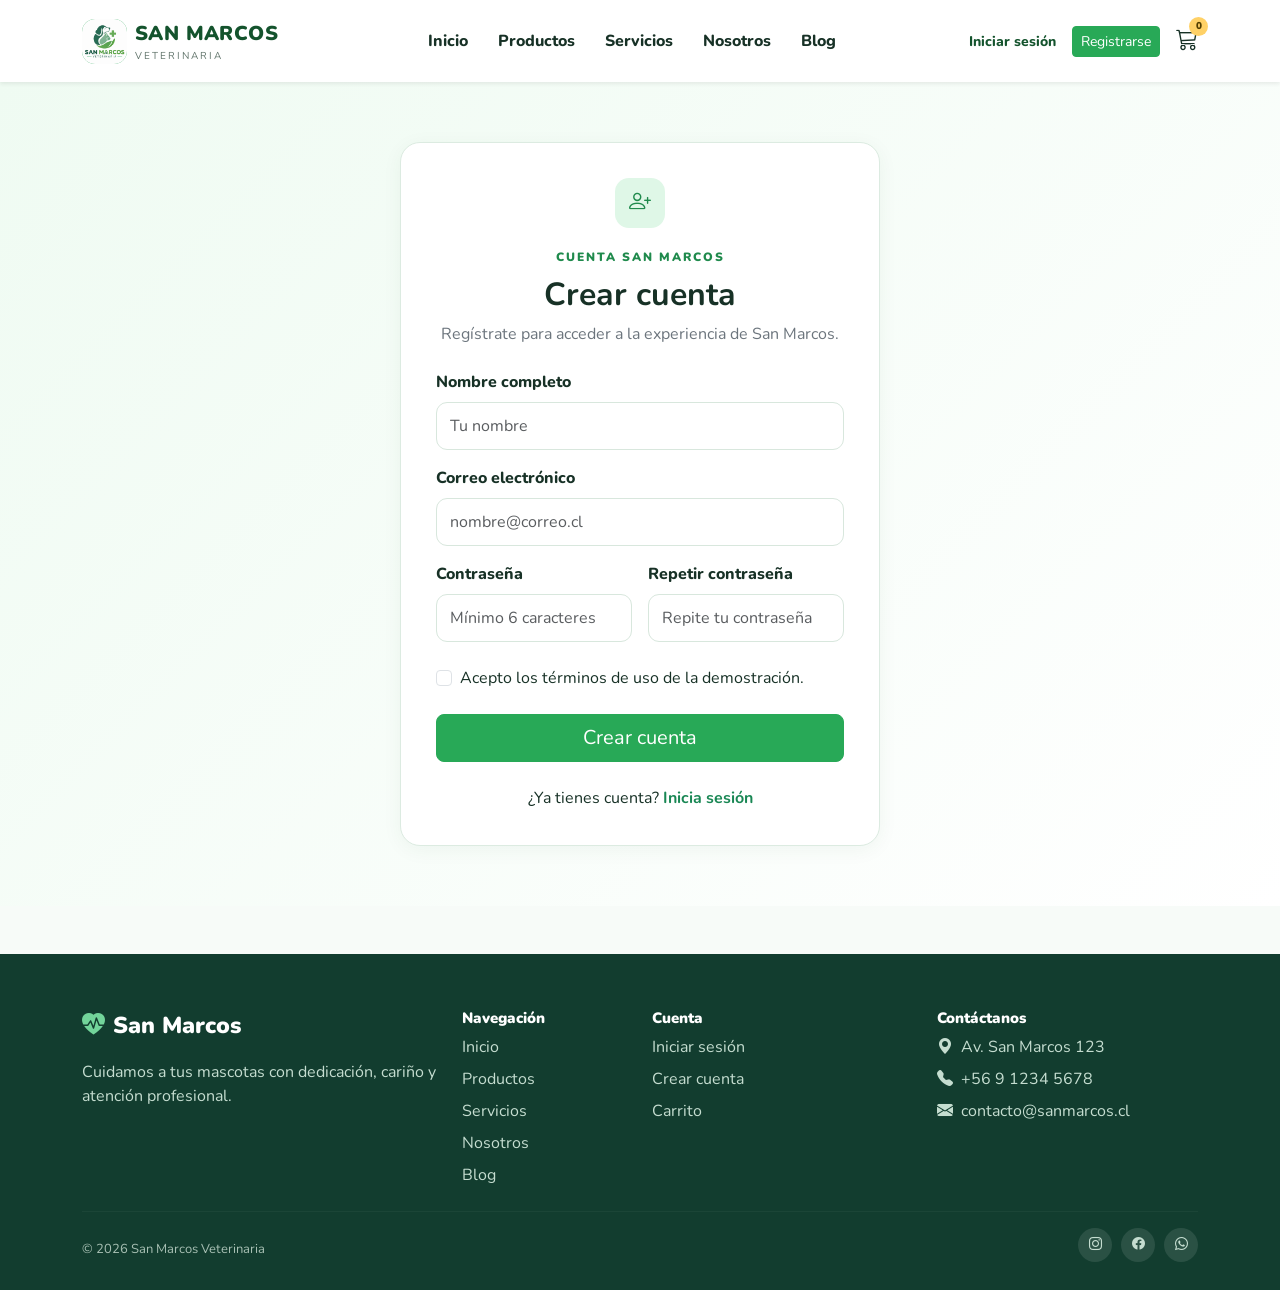
==== html/registro.html @ f13db0d4 "creacion de registro.html" ====
<!DOCTYPE html>
<html lang="es">
<head>
    <meta charset="UTF-8">
    <meta name="viewport" content="width=device-width, initial-scale=1.0">
    <title>Registro | San Marcos</title>
    <link href="https://cdn.jsdelivr.net/npm/bootstrap@5.3.8/dist/css/bootstrap.min.css" rel="stylesheet">
    <link rel="stylesheet" href="https://cdn.jsdelivr.net/npm/bootstrap-icons@1.13.1/font/bootstrap-icons.min.css">
    <link href="https://fonts.googleapis.com/css2?family=Nunito:wght@400;500;600;700;800;900&display=swap" rel="stylesheet">
    <link rel="stylesheet" href="../css/style.css">
</head>
<body>

<header>
<nav class="navbar navbar-expand-lg navbar-light shadow-sm">
    <div class="container">
        <a class="navbar-brand d-flex align-items-center" href="index.html">
            <div class="logo-icon">
                <img src="../img/logo-sanmarcos.png" alt="Logo San Marcos"
                     onerror="this.style.display='none'; this.parentElement.innerHTML='<i class=&quot;bi bi-heart-pulse-fill&quot;></i>';">
            </div>
            <div class="ms-2">
                <span class="logo-title">San Marcos</span>
                <small class="d-block logo-subtitle">Veterinaria</small>
            </div>
        </a>

        <button class="navbar-toggler" type="button" data-bs-toggle="collapse" data-bs-target="#menuPrincipal" aria-label="Abrir menú">
            <span class="navbar-toggler-icon"></span>
        </button>

        <div class="collapse navbar-collapse" id="menuPrincipal">
            <ul class="navbar-nav mx-auto mb-2 mb-lg-0">
                <li class="nav-item"><a class="nav-link" href="index.html">Inicio</a></li><li class="nav-item"><a class="nav-link" href="productos.html">Productos</a></li><li class="nav-item"><a class="nav-link" href="servicios.html">Servicios</a></li><li class="nav-item"><a class="nav-link" href="nosotros.html">Nosotros</a></li><li class="nav-item"><a class="nav-link" href="blog.html">Blog</a></li>
            </ul>
            <div class="actions d-flex align-items-center gap-3">
                <a href="login.html" class="login-link">Iniciar sesión</a>
                <a href="registro.html" class="btn btn-success btn-sm">Registrarse</a>
                <a href="carrito.html" class="cart-link" aria-label="Carrito">
                    <i class="bi bi-cart3"></i>
                    <span class="cart-number">0</span>
                </a>
            </div>
        </div>
    </div>
</nav>
</header>

<main class="auth-section">
<div class="container">
<div class="auth-card">
    <div class="text-center mb-4">
        <div class="info-icon mx-auto mb-3"><i class="bi bi-person-plus"></i></div>
        <span class="section-label">CUENTA SAN MARCOS</span>
        <h1 class="h2 fw-bold mt-2">Crear cuenta</h1>
        <p class="text-secondary">Regístrate para acceder a la experiencia de San Marcos.</p>
    </div>
    <form id="formRegistro">
        <div class="mb-3">
            <label class="form-label" for="nombre">Nombre completo</label>
            <input class="form-control" id="nombre" type="text" required placeholder="Tu nombre">
        </div>
        <div class="mb-3">
            <label class="form-label" for="emailRegistro">Correo electrónico</label>
            <input class="form-control" id="emailRegistro" type="email" required placeholder="nombre@correo.cl">
        </div>
        <div class="row g-3">
            <div class="col-md-6">
                <label class="form-label" for="clave">Contraseña</label>
                <input class="form-control" id="clave" type="password" required minlength="6" placeholder="Mínimo 6 caracteres">
            </div>
            <div class="col-md-6">
                <label class="form-label" for="clave2">Repetir contraseña</label>
                <input class="form-control" id="clave2" type="password" required minlength="6" placeholder="Repite tu contraseña">
            </div>
        </div>
        <div class="form-check my-4">
            <input class="form-check-input" id="terminos" type="checkbox" required>
            <label class="form-check-label" for="terminos">Acepto los términos de uso de la demostración.</label>
        </div>
        <button class="btn btn-success w-100 btn-lg" type="submit">Crear cuenta</button>
    </form>
    <p class="text-center mt-4 mb-0">¿Ya tienes cuenta? <a href="login.html" class="text-success fw-bold">Inicia sesión</a></p>
</div>
</div>
</main>

<footer class="footer mt-5">
    <div class="container">
        <div class="row g-4">
            <div class="col-lg-4">
                <div class="footer-logo"><i class="bi bi-heart-pulse-fill me-2"></i>San Marcos</div>
                <p class="mt-3">Cuidamos a tus mascotas con dedicación, cariño y atención profesional.</p>
            </div>
            <div class="col-6 col-lg-2">
                <h5>Navegación</h5>
                <a href="index.html">Inicio</a>
                <a href="productos.html">Productos</a>
                <a href="servicios.html">Servicios</a>
                <a href="nosotros.html">Nosotros</a>
                <a href="blog.html">Blog</a>
            </div>
            <div class="col-6 col-lg-3">
                <h5>Cuenta</h5>
                <a href="login.html">Iniciar sesión</a>
                <a href="registro.html">Crear cuenta</a>
                <a href="carrito.html">Carrito</a>
            </div>
            <div class="col-lg-3">
                <h5>Contáctanos</h5>
                <p class="mb-2"><i class="bi bi-geo-alt-fill me-2"></i>Av. San Marcos 123</p>
                <p class="mb-2"><i class="bi bi-telephone-fill me-2"></i>+56 9 1234 5678</p>
                <p><i class="bi bi-envelope-fill me-2"></i>contacto@sanmarcos.cl</p>
            </div>
        </div>
        <hr>
        <div class="footer-bottom">
            <span>© 2026 San Marcos Veterinaria</span>
            <div class="social-icons">
                <a href="#" aria-label="Instagram"><i class="bi bi-instagram"></i></a>
                <a href="#" aria-label="Facebook"><i class="bi bi-facebook"></i></a>
                <a href="#" aria-label="WhatsApp"><i class="bi bi-whatsapp"></i></a>
            </div>
        </div>
    </div>
</footer>
<script src="../js/apps.js"></script>
<script src="https://cdn.jsdelivr.net/npm/bootstrap@5.3.8/dist/js/bootstrap.bundle.min.js"></script>
---- css/style.css ----
:root{
    --verde-900:#14532d;
    --verde-800:#176b3a;
    --verde-700:#1f8a4c;
    --verde-600:#28a957;
    --verde-500:#43c463;
    --verde-100:#dff7e7;
    --verde-50:#f2fbf5;
    --menta:#bdeecf;
    --amarillo:#ffd166;
    --texto:#173126;
    --gris:#60736a;
    --borde:#dcebe1;
    --blanco:#fff;
    --fondo:#f7fbf8;
    --sombra:0 14px 40px rgba(20,83,45,.10);
}

*{box-sizing:border-box}
html{scroll-behavior:smooth}
body{
    margin:0;
    font-family:"Nunito",sans-serif;
    color:var(--texto);
    background:var(--fondo);
}
a{text-decoration:none}
img{max-width:100%}

.navbar{
    min-height:82px;
    background:rgba(255,255,255,.98)!important;
}
.logo-icon{
    width:45px;height:45px;border-radius:13px;
    background:var(--verde-600);
    display:flex;align-items:center;justify-content:center;
    overflow:hidden;color:#fff;
}
.logo-icon img{width:100%;height:100%;object-fit:contain}
.logo-title{
    color:var(--verde-900);
    font-size:20px;font-weight:900;
    text-transform:uppercase;letter-spacing:.4px
}
.logo-subtitle{
    color:var(--gris);font-size:10px;
    text-transform:uppercase;letter-spacing:2px
}
.nav-link{
    color:var(--texto)!important;
    font-weight:800;
    margin:0 3px;
    padding:9px 12px!important;
    border-radius:10px;
}
.nav-link:hover,.nav-link.active{
    color:var(--verde-700)!important;
    background:var(--verde-50);
}
.login-link{color:var(--verde-900);font-weight:800;font-size:14px}
.login-link:hover{color:var(--verde-600)}
.cart-link{position:relative;color:var(--texto);font-size:22px}
.cart-number{
    position:absolute;top:-8px;right:-10px;
    width:19px;height:19px;border-radius:50%;
    display:flex;align-items:center;justify-content:center;
    background:var(--amarillo);color:#513e00;
    font-size:10px;font-weight:900
}
.btn-success{background:var(--verde-600);border-color:var(--verde-600)}
.btn-success:hover{background:var(--verde-900);border-color:var(--verde-900)}
.btn-outline-success{color:var(--verde-700);border-color:var(--verde-600)}
.btn-outline-success:hover{background:var(--verde-600);border-color:var(--verde-600)}

.hero-section{
    padding:82px 0;
    background:linear-gradient(135deg,#effbf2 0%,#fff 72%);
}
.hero-badge,.badge-soft{
    background:var(--verde-100);
    color:var(--verde-900);
    font-weight:900;
    padding:10px 15px
}
.hero-title{
    font-size:clamp(42px,5vw,65px);
    line-height:1.04;font-weight:900;
    margin:18px 0 22px
}
.hero-title span{color:var(--verde-600)}
.hero-text{
    color:var(--gris);font-size:18px;line-height:1.7;
    max-width:580px
}
.hero-image{
    position:relative;overflow:hidden;border-radius:30px;
    background:var(--verde-100);box-shadow:var(--sombra)
}
.hero-image img{width:100%;height:430px;object-fit:cover}
.hero-card{
    position:absolute;left:20px;bottom:20px;
    background:#fff;border-radius:16px;padding:14px 18px;
    display:flex;gap:12px;align-items:center;
    box-shadow:0 10px 30px rgba(0,0,0,.12)
}
.hero-card i{color:var(--verde-600);font-size:25px}

.section{padding:78px 0}
.section-white{background:#fff}
.section-label{
    color:var(--verde-700);font-size:12px;
    font-weight:900;letter-spacing:2px
}
.section-title{font-size:36px;font-weight:900;margin-top:7px}
.section-text{color:var(--gris);line-height:1.7}

.service-card,.product-card,.blog-card,.info-card,.auth-card,.cart-panel{
    background:#fff;border:1px solid var(--borde);
    border-radius:20px;box-shadow:0 4px 20px rgba(20,83,45,.05)
}
.service-card{padding:28px;height:100%;transition:.25s}
.service-card:hover,.product-card:hover,.blog-card:hover{
    transform:translateY(-5px);box-shadow:var(--sombra)
}
.service-icon{
    width:58px;height:58px;border-radius:16px;
    background:var(--verde-100);color:var(--verde-900);
    display:flex;align-items:center;justify-content:center;
    font-size:25px;margin-bottom:18px
}
.service-card h3{font-size:19px;font-weight:900}
.service-card p,.product-body p,.blog-card p{
    color:var(--gris);line-height:1.65;font-size:14px
}
.service-card a,.view-all{color:var(--verde-700);font-weight:900}

.product-card,.blog-card{overflow:hidden;height:100%;transition:.25s}
.product-image,.blog-image{
    height:200px;background:var(--verde-50);
    display:flex;align-items:center;justify-content:center;overflow:hidden
}
.product-image img,.blog-image img{width:100%;height:100%;object-fit:cover}
.product-placeholder{
    width:90px;height:90px;border-radius:25px;
    background:var(--verde-100);color:var(--verde-700);
    display:flex;align-items:center;justify-content:center;font-size:42px
}
.product-body,.blog-body{padding:20px}
.product-category,.blog-category{
    color:var(--verde-700);font-size:11px;font-weight:900;
    text-transform:uppercase;letter-spacing:1px
}
.product-body h3,.blog-body h3{font-size:18px;font-weight:900;margin:7px 0 12px}
.product-price{color:var(--verde-900);font-size:19px;font-weight:900}

.page-hero{
    padding:65px 0;
    background:linear-gradient(135deg,var(--verde-100),#fff)
}
.page-hero h1{font-size:45px;font-weight:900}
.page-hero p{color:var(--gris);max-width:700px;line-height:1.7}

.info-card{padding:28px;height:100%}
.info-icon{
    width:50px;height:50px;display:flex;align-items:center;
    justify-content:center;background:var(--verde-100);
    color:var(--verde-700);border-radius:14px;font-size:22px
}

.filters{
    background:#fff;border:1px solid var(--borde);
    border-radius:18px;padding:18px
}
.table thead th{
    color:var(--verde-900);font-size:13px;
    border-bottom-color:var(--borde)
}
.service-row:hover{background:var(--verde-50)}
.code{
    font-size:12px;font-weight:900;color:var(--verde-700);
    background:var(--verde-100);padding:5px 8px;border-radius:8px
}

.appointment-box{
    background:var(--verde-900);color:#fff;
    border-radius:26px;padding:45px
}
.appointment-box p{color:#cde9d7}

.auth-section{
    min-height:calc(100vh - 82px);
    display:flex;align-items:center;
    padding:60px 0;
    background:linear-gradient(135deg,#effbf2,#fff)
}
.auth-card{padding:35px;max-width:480px;margin:auto}
.form-label{font-weight:800}
.form-control,.form-select{
    border:1px solid #d8e7dd;border-radius:11px;padding:11px 13px
}
.form-control:focus,.form-select:focus{
    border-color:var(--verde-600);
    box-shadow:0 0 0 .2rem rgba(40,169,87,.12)
}

.blog-meta{font-size:12px;color:var(--gris)}
.blog-image{height:210px}
.blog-icon{
    font-size:55px;color:var(--verde-600)
}

.cart-panel{padding:28px}
.cart-item{
    border-bottom:1px solid var(--borde);
    padding:16px 0
}
.cart-item:last-child{border-bottom:0}
.cart-item-image{
    width:75px;height:65px;border-radius:12px;
    background:var(--verde-50);display:flex;align-items:center;
    justify-content:center;color:var(--verde-600);font-size:27px;
    overflow:hidden
}
.cart-item-image img{width:100%;height:100%;object-fit:cover}
.empty-cart{
    padding:70px 20px;text-align:center;
    background:#fff;border:1px dashed #bdd7c5;border-radius:20px
}
.empty-cart i{font-size:55px;color:var(--verde-600)}

.footer{
    background:#123d2f;color:#fff;padding:55px 0 20px
}
.footer p,.footer a{color:#c5ddd0}
.footer a{display:block;margin-bottom:8px}
.footer a:hover{color:#fff}
.footer h5{font-size:15px;font-weight:900}
.footer-logo{font-size:23px;font-weight:900}
.footer-logo i{color:#72d49a}
.footer hr{border-color:rgba(255,255,255,.15)}
.footer-bottom{
    display:flex;justify-content:space-between;align-items:center;
    color:#a8c0b4;font-size:13px
}
.social-icons{display:flex;gap:9px}
.social-icons a{
    width:34px;height:34px;border-radius:50%;
    background:rgba(255,255,255,.1);
    display:flex;align-items:center;justify-content:center
}

@media(max-width:991px){
    .navbar .actions{margin-top:15px}
    .hero-section{padding:55px 0}
    .hero-image img{height:350px}
}
@media(max-width:767px){
    .hero-title{font-size:40px}
    .section-title{font-size:30px}
    .appointment-box{padding:30px}
    .footer-bottom{flex-direction:column;gap:18px}
}
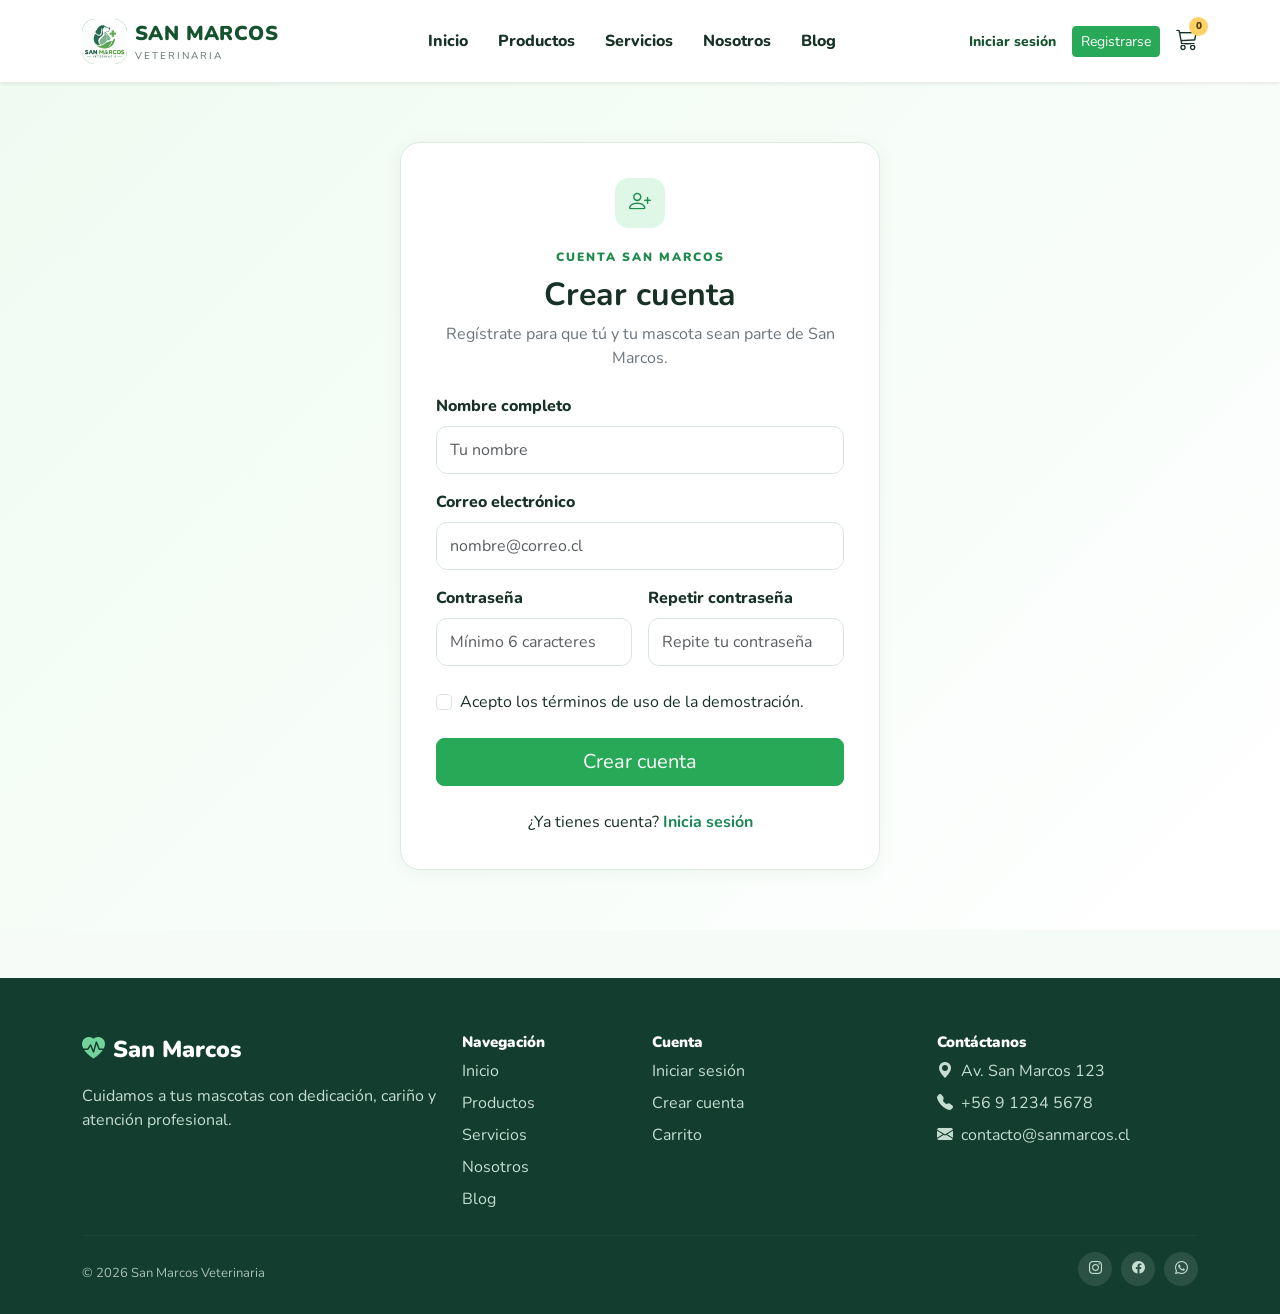
==== commit 878c7bb2: "creacion de carrito.html, servicios.html y productos.html" ====
--- a/html/registro.html
+++ b/html/registro.html
@@ -53,7 +53,7 @@
         <div class="info-icon mx-auto mb-3"><i class="bi bi-person-plus"></i></div>
         <span class="section-label">CUENTA SAN MARCOS</span>
         <h1 class="h2 fw-bold mt-2">Crear cuenta</h1>
-        <p class="text-secondary">Regístrate para acceder a la experiencia de San Marcos.</p>
+        <p class="text-secondary">Regístrate para que tú y tu mascota sean parte de San Marcos.</p>
     </div>
     <form id="formRegistro">
         <div class="mb-3">
